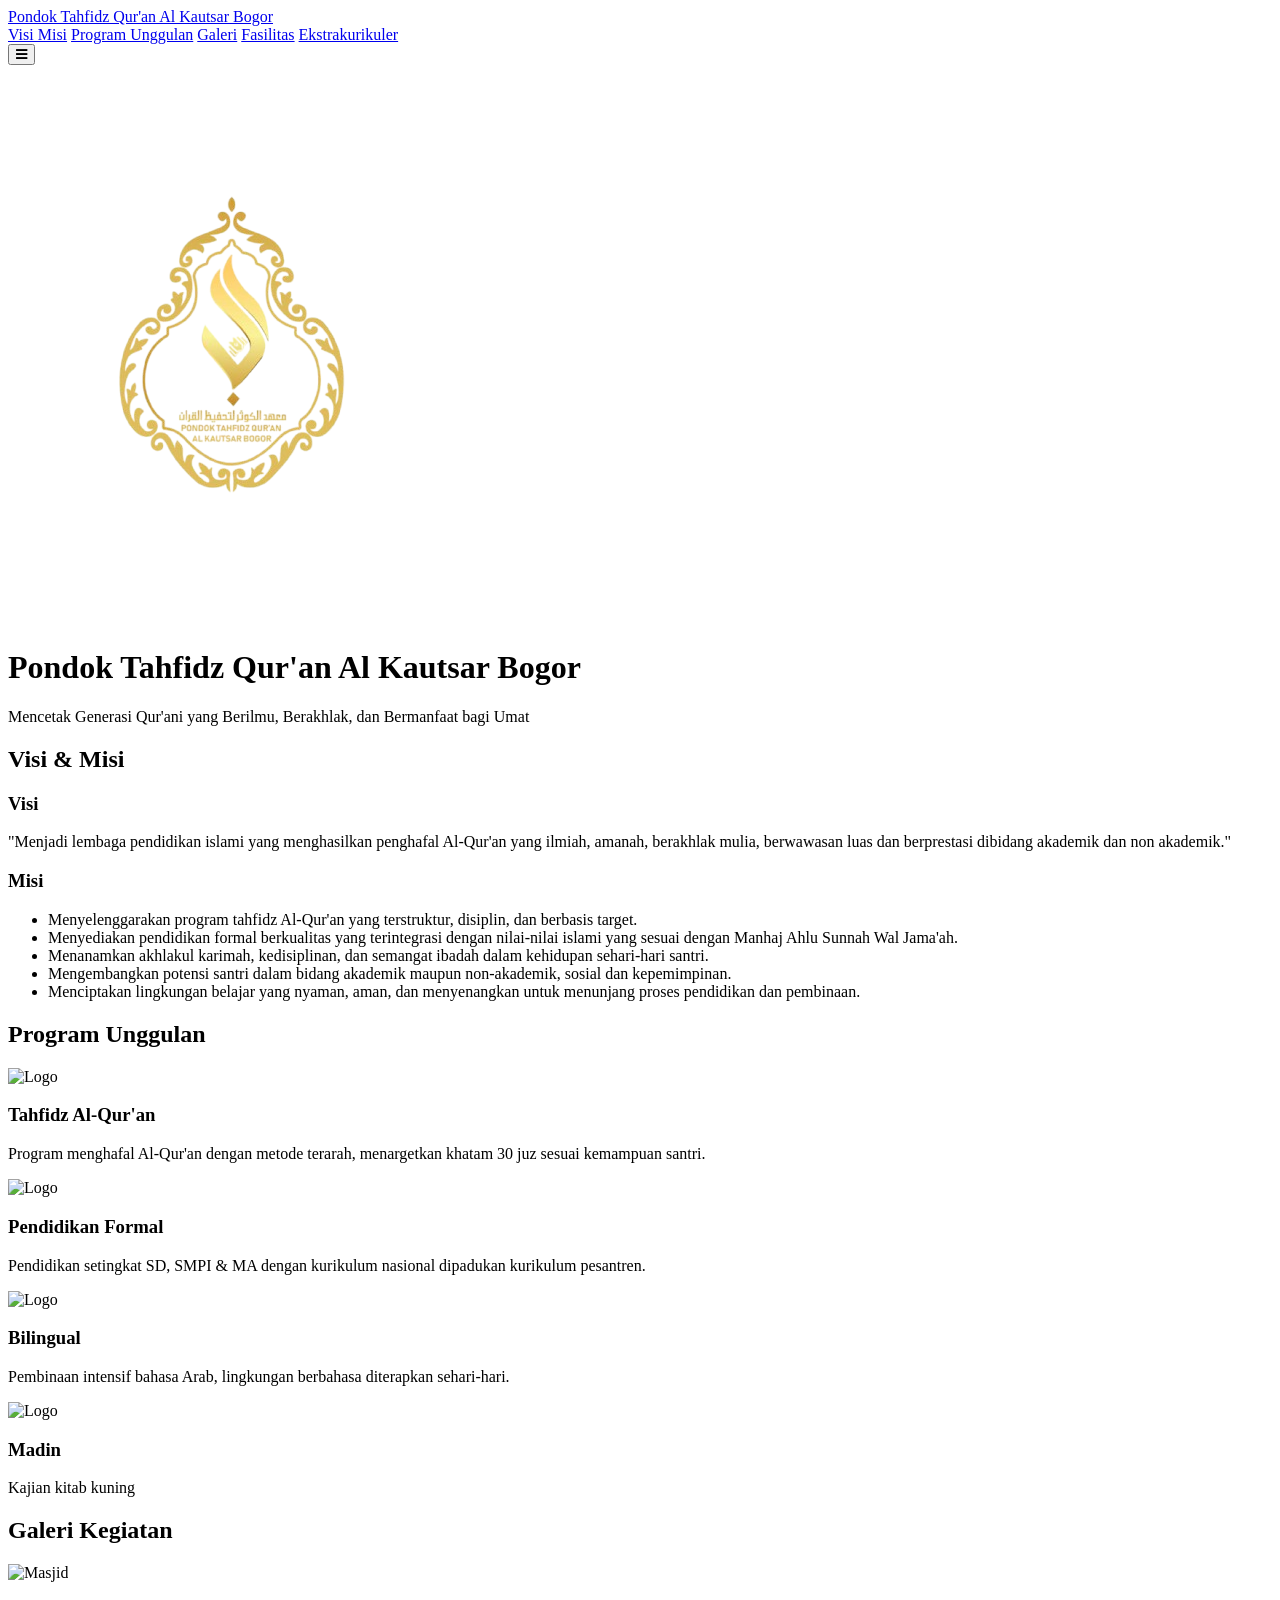
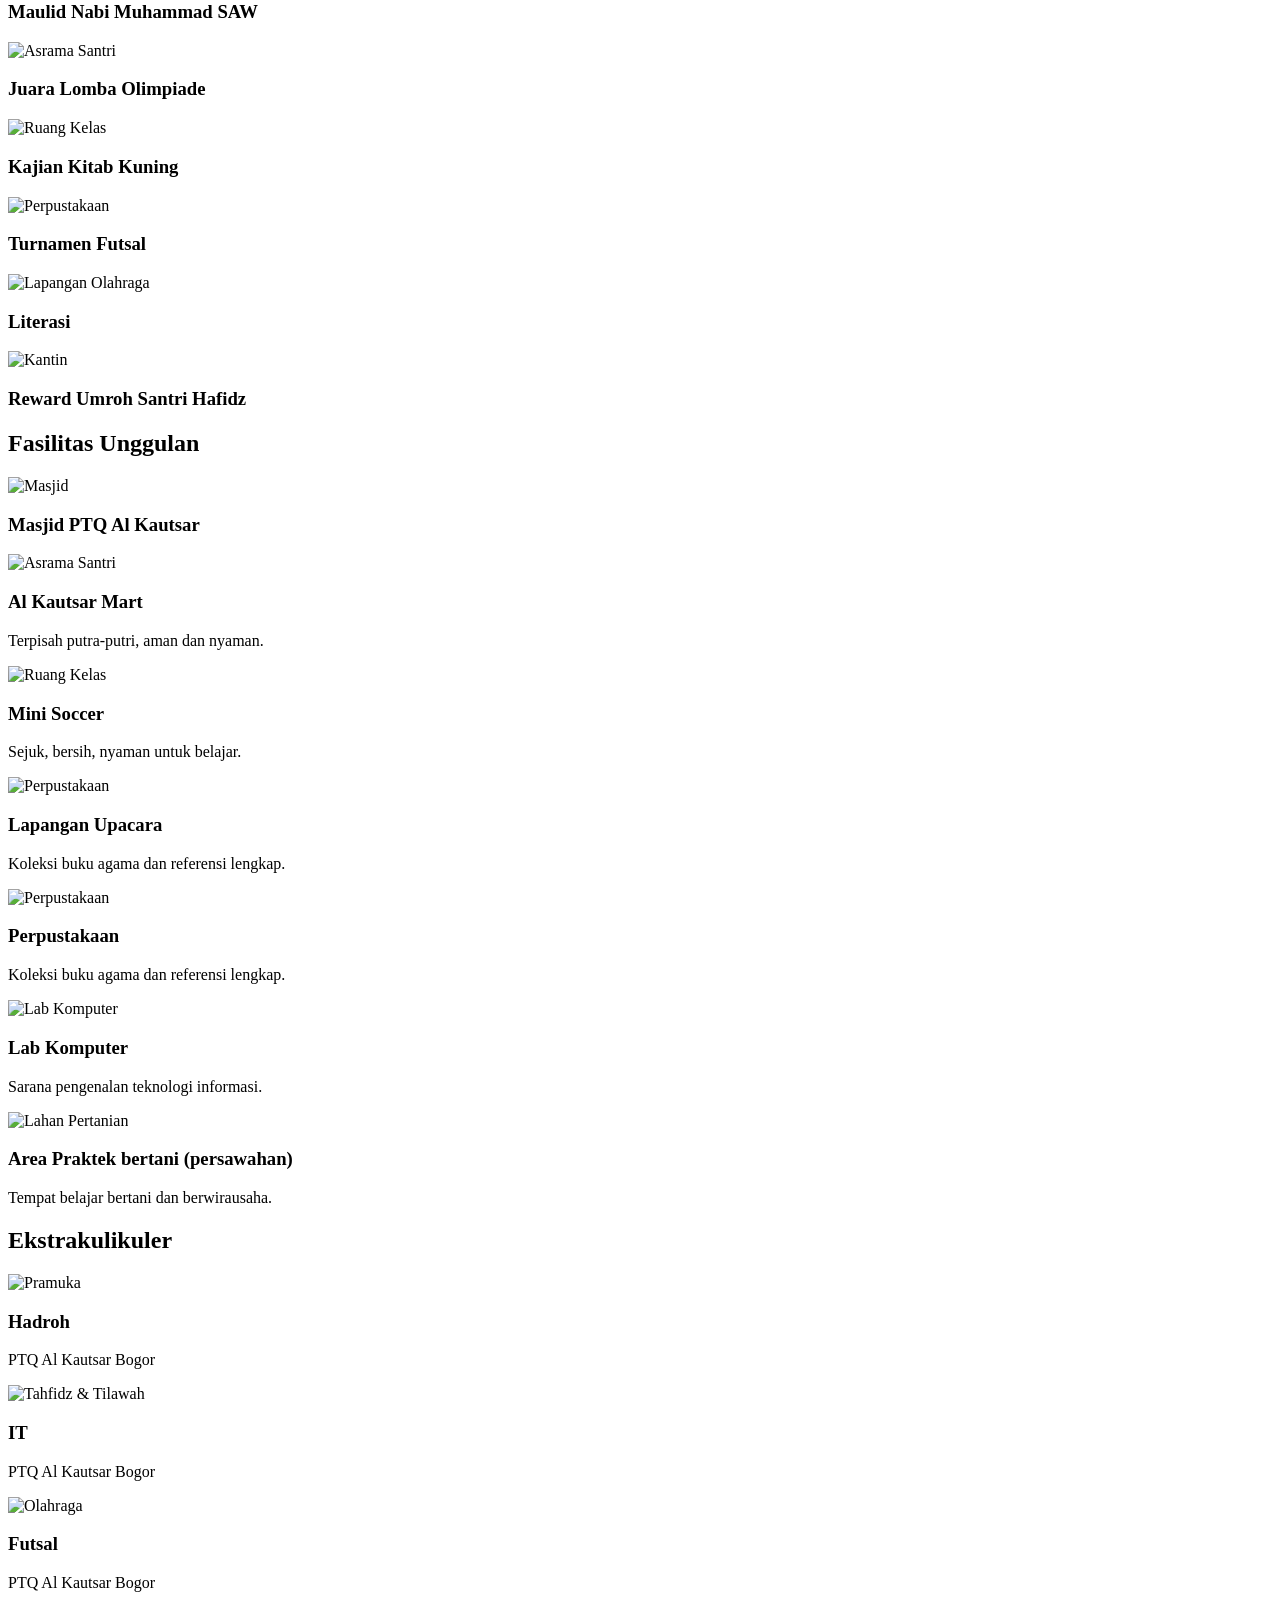
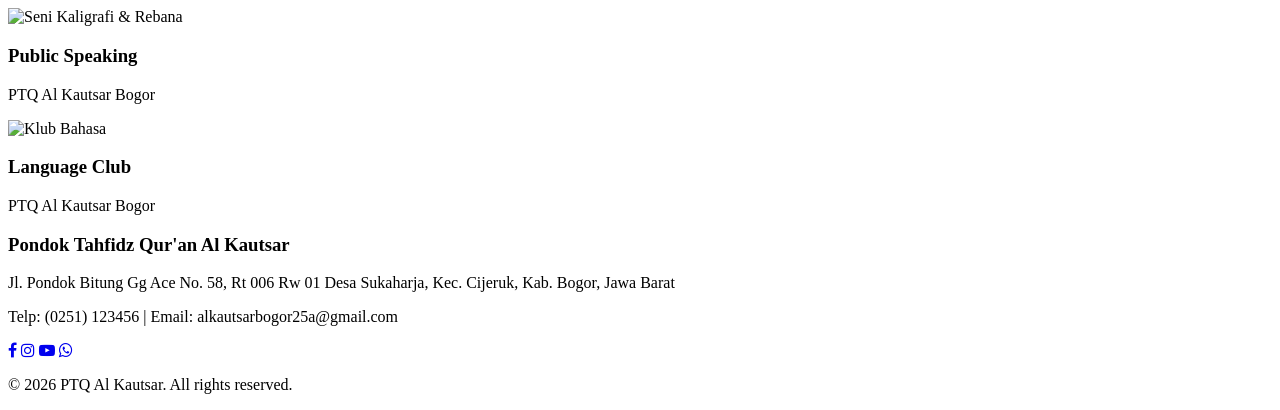
==== profile.html @ 3560737d "Add files via upload" ====
<!DOCTYPE html>
<html lang="id">
<head>
    <meta charset="UTF-8">
    <meta name="viewport" content="width=device-width, initial-scale=1.0">
    <title>PSB AL KAUTSAR</title>
    <link href="https://cdn.jsdelivr.net/npm/font-awesome@4.7.0/css/font-awesome.min.css" rel="stylesheet">
    <link rel="stylesheet" href="profile.css">
</head>
<body>
    <!-- Navbar -->
    <nav class="bg-primary text-white shadow-md sticky top-0 z-50">
        <div class="container mx-auto px-4 py-3 flex justify-between items-center">
            <a href="#" class="text-xl font-bold">Pondok Tahfidz Qur'an Al Kautsar Bogor</a>
            <div class="nav-links hidden md:flex space-x-8" id="navMenu">
                <a href="#visimisi" class="hover:text-secondary transition">Visi Misi</a>
                <a href="#program" class="hover:text-secondary transition">Program Unggulan</a>
                <a href="#galeri" class="hover:text-secondary transition">Galeri</a>
                <a href="#fasilitas" class="hover:text-secondary transition">Fasilitas</a>
                <a href="#ekstra" class="hover:text-secondary transition">Ekstrakurikuler</a>
            </div>
            <button class="md:hidden text-xl" id="menuToggle" aria-expanded="false" aria-controls="navMenu">
                <i class="fa fa-bars"></i>
            </button>
        </div>
    </nav>

    <!-- Hero Section -->
    <!-- Bagian Judul dengan Logo di Atas -->
    <div class="header-section">
        <!-- Logo di sini -->
        <img src="logo.png" alt="Logo Al Kautsar" class="logo">
        
        <h1 class="main-title">Pondok Tahfidz Qur'an Al Kautsar Bogor</h1>
        <p class="subtitle">Mencetak Generasi Qur'ani yang Berilmu, Berakhlak, dan Bermanfaat bagi Umat</p>
    </div>

    <main class="container mx-auto px-4 py-12">
        <!-- Visi & Misi -->
        <section id="visimisi" class="mb-20">
            <h2 class="section-title">Visi & Misi</h2>
            <div class="grid md:grid-cols-2 gap-10">
                <div class="card-visi">
                    <h3>Visi</h3>
                    <p>"Menjadi lembaga pendidikan islami yang menghasilkan penghafal Al-Qur'an yang ilmiah, amanah, berakhlak mulia, berwawasan luas dan berprestasi dibidang akademik dan non akademik."</p>
                </div>
                <div class="card-misi">
                    <h3>Misi</h3>
                    <ul>
                        <li>Menyelenggarakan program tahfidz Al-Qur'an yang terstruktur, disiplin, dan berbasis target.</li>
                        <li>Menyediakan pendidikan formal berkualitas yang terintegrasi dengan nilai-nilai islami yang sesuai dengan Manhaj Ahlu Sunnah Wal Jama'ah.</li>
                        <li>Menanamkan akhlakul karimah, kedisiplinan, dan semangat ibadah dalam kehidupan sehari-hari santri.</li>
                        <li>Mengembangkan potensi santri dalam bidang akademik maupun non-akademik, sosial dan kepemimpinan.</li>
                        <li>Menciptakan lingkungan belajar yang nyaman, aman, dan menyenangkan untuk menunjang proses pendidikan dan pembinaan.</li>
                    </ul>
                </div>
            </div>
        </section>

        <!-- Program Unggulan -->
        <section id="program" class="mb-20">
            <h2 class="section-title">Program Unggulan</h2>
            <div class="grid sm:grid-cols-2 lg:grid-cols-4 gap-6">
                <div class="card card-hover">
                    <img src="Elemen1.png" alt="Logo" class="tahfidz-logo">
                    <br>
                    <h3>Tahfidz Al-Qur'an</h3>
                    <p>Program menghafal Al-Qur'an dengan metode terarah, menargetkan khatam 30 juz sesuai kemampuan santri.</p>
                </div>

                <div class="card card-hover">
                    <img src="Elemen2.png" alt="Logo" class="formal-logo">
                    <br>
                    <h3>Pendidikan Formal</h3>
                    <p>Pendidikan setingkat SD, SMPI & MA dengan kurikulum nasional dipadukan kurikulum pesantren.</p>
                </div>
                
                <div class="card card-hover">
                    <img src="Elemen3.png" alt="Logo" class="formal-logo">
                    <br>
                    <h3>Bilingual</h3>
                    <p>Pembinaan intensif bahasa Arab, lingkungan berbahasa diterapkan sehari-hari.</p>
                </div>
                
                <div class="card card-hover">
                    <img src="Elemen4.png" alt="Logo" class="formal-logo">
                    <br>
                    <h3>Madin</h3>
                    <p>Kajian kitab kuning</p>
                </div>
            </div>
        </section>

        <!-- Galeri Kegiatan -->
        <section id="galeri" class="mb-20">
            <h2 class="section-title">Galeri Kegiatan</h2>
            <div class="facility-grid">
                <div class="facility-card card-hover">
                    <img src="Maulid.JPG" alt="Masjid">
                    <h3>Maulid Nabi Muhammad SAW</h3>
                </div>

                <div class="facility-card card-hover">
                    <img src="juara.JPG" alt="Asrama Santri">
                    <h3>Juara Lomba Olimpiade</h3>
                </div>

                <div class="facility-card card-hover">
                    <img src="Kajian.jpeg" alt="Ruang Kelas">
                    <h3>Kajian Kitab Kuning</h3>
                </div>

                <div class="facility-card card-hover">
                    <img src="Futsal.jpeg" alt="Perpustakaan">
                    <h3>Turnamen Futsal</h3>
                </div>

                <div class="facility-card card-hover">
                    <img src="Literasi.jpeg" alt="Lapangan Olahraga">
                    <h3>Literasi</h3>
                </div>

                <div class="facility-card card-hover">
                    <img src="Reward Umroh.jpeg" alt="Kantin">
                    <h3>Reward Umroh Santri Hafidz</h3>
                </div>
            </div>
        </section>

        <!-- Fasilitas Unggulan -->
        <section id="fasilitas" class="mb-20">
            <h2 class="section-title">Fasilitas Unggulan</h2>
            <div class="facility-grid">
                <div class="facility-card card-hover">
                    <img src="Masjid.jpeg" alt="Masjid">
                    <h3>Masjid PTQ Al Kautsar</h3>
                </div>

                <div class="facility-card card-hover">
                    <img src="Mart.jpeg" alt="Asrama Santri">
                    <h3>Al Kautsar Mart</h3>
                    <p>Terpisah putra-putri, aman dan nyaman.</p>
                </div>

                <div class="facility-card card-hover">
                    <img src="Lapangan.jpeg" alt="Ruang Kelas">
                    <h3>Mini Soccer</h3>
                    <p>Sejuk, bersih, nyaman untuk belajar.</p>
                </div>

                <div class="facility-card card-hover">
                    <img src="Lapang Upa.jpeg" alt="Perpustakaan">
                    <h3>Lapangan Upacara</h3>
                    <p>Koleksi buku agama dan referensi lengkap.</p>
                </div>

                <div class="facility-card card-hover">
                    <img src="Perpustakaan.jpeg" alt="Perpustakaan">
                    <h3>Perpustakaan</h3>
                    <p>Koleksi buku agama dan referensi lengkap.</p>
                </div>


                <div class="facility-card card-hover">
                    <img src="Lab kom.jpeg" alt="Lab Komputer">
                    <h3>Lab Komputer</h3>
                    <p>Sarana pengenalan teknologi informasi.</p>
                </div>

                <div class="facility-card card-hover">
                    <img src="Area Bertani.jpeg" alt="Lahan Pertanian">
                    <h3>Area Praktek bertani (persawahan)</h3>
                    <p>Tempat belajar bertani dan berwirausaha.</p>
                </div>
            </div>
        </section>

        <!-- Ekstrakurikuler -->
        <section id="ekstra" class="mb-12">
            <h2 class="section-title">Ekstrakulikuler</h2>
            <div class="extra-grid">
                <div class="extra-card card-hover">
                    <img src="Eskul Hadroh.jpeg" alt="Pramuka">
                    <h3>Hadroh</h3>
                    <p>PTQ Al Kautsar Bogor</p>
                </div>

                <div class="extra-card card-hover">
                    <img src="Eskul IT.jpeg" alt="Tahfidz & Tilawah">
                    <h3>IT</h3>
                    <p>PTQ Al Kautsar Bogor</p>
                </div>

                <div class="extra-card card-hover">
                    <img src="Eskul Futsal.jpeg" alt="Olahraga">
                    <h3>Futsal</h3>
                    <p>PTQ Al Kautsar Bogor</p>
                </div>

                <div class="extra-card card-hover">
                    <img src="https://picsum.photos/id/96/400/300" alt="Seni Kaligrafi & Rebana">
                    <h3>Public Speaking</h3>
                    <p>PTQ Al Kautsar Bogor</p>
                </div>

                <div class="extra-card card-hover">
                    <img src="https://picsum.photos/id/24/400/300" alt="Klub Bahasa">
                    <h3>Language Club</h3>
                    <p>PTQ Al Kautsar Bogor</p>
                </div>

            </div>
        </section>
    </main>

    <!-- Footer -->
    <footer class="footer">
        <div class="container mx-auto px-4 text-center">
            <h3>Pondok Tahfidz Qur'an Al Kautsar </h3>
            <p>Jl. Pondok Bitung Gg Ace No. 58, Rt 006 Rw 01 Desa Sukaharja, Kec. Cijeruk, Kab. Bogor, Jawa Barat</p>
            <p>Telp: (0251) 123456 | Email: alkautsarbogor25a@gmail.com</p>
            <div class="social-links">
                <a href="#"><i class="fa fa-facebook"></i></a>
                <a href="#"><i class="fa fa-instagram"></i></a>
                <a href="#"><i class="fa fa-youtube-play"></i></a>
                <a href="#"><i class="fa fa-whatsapp"></i></a>
            </div>
            <p class="copyright">&copy; 2026 PTQ Al Kautsar. All rights reserved.</p>
        </div>
    </footer>

    <script src="script.js"></script>
</body>
</html>
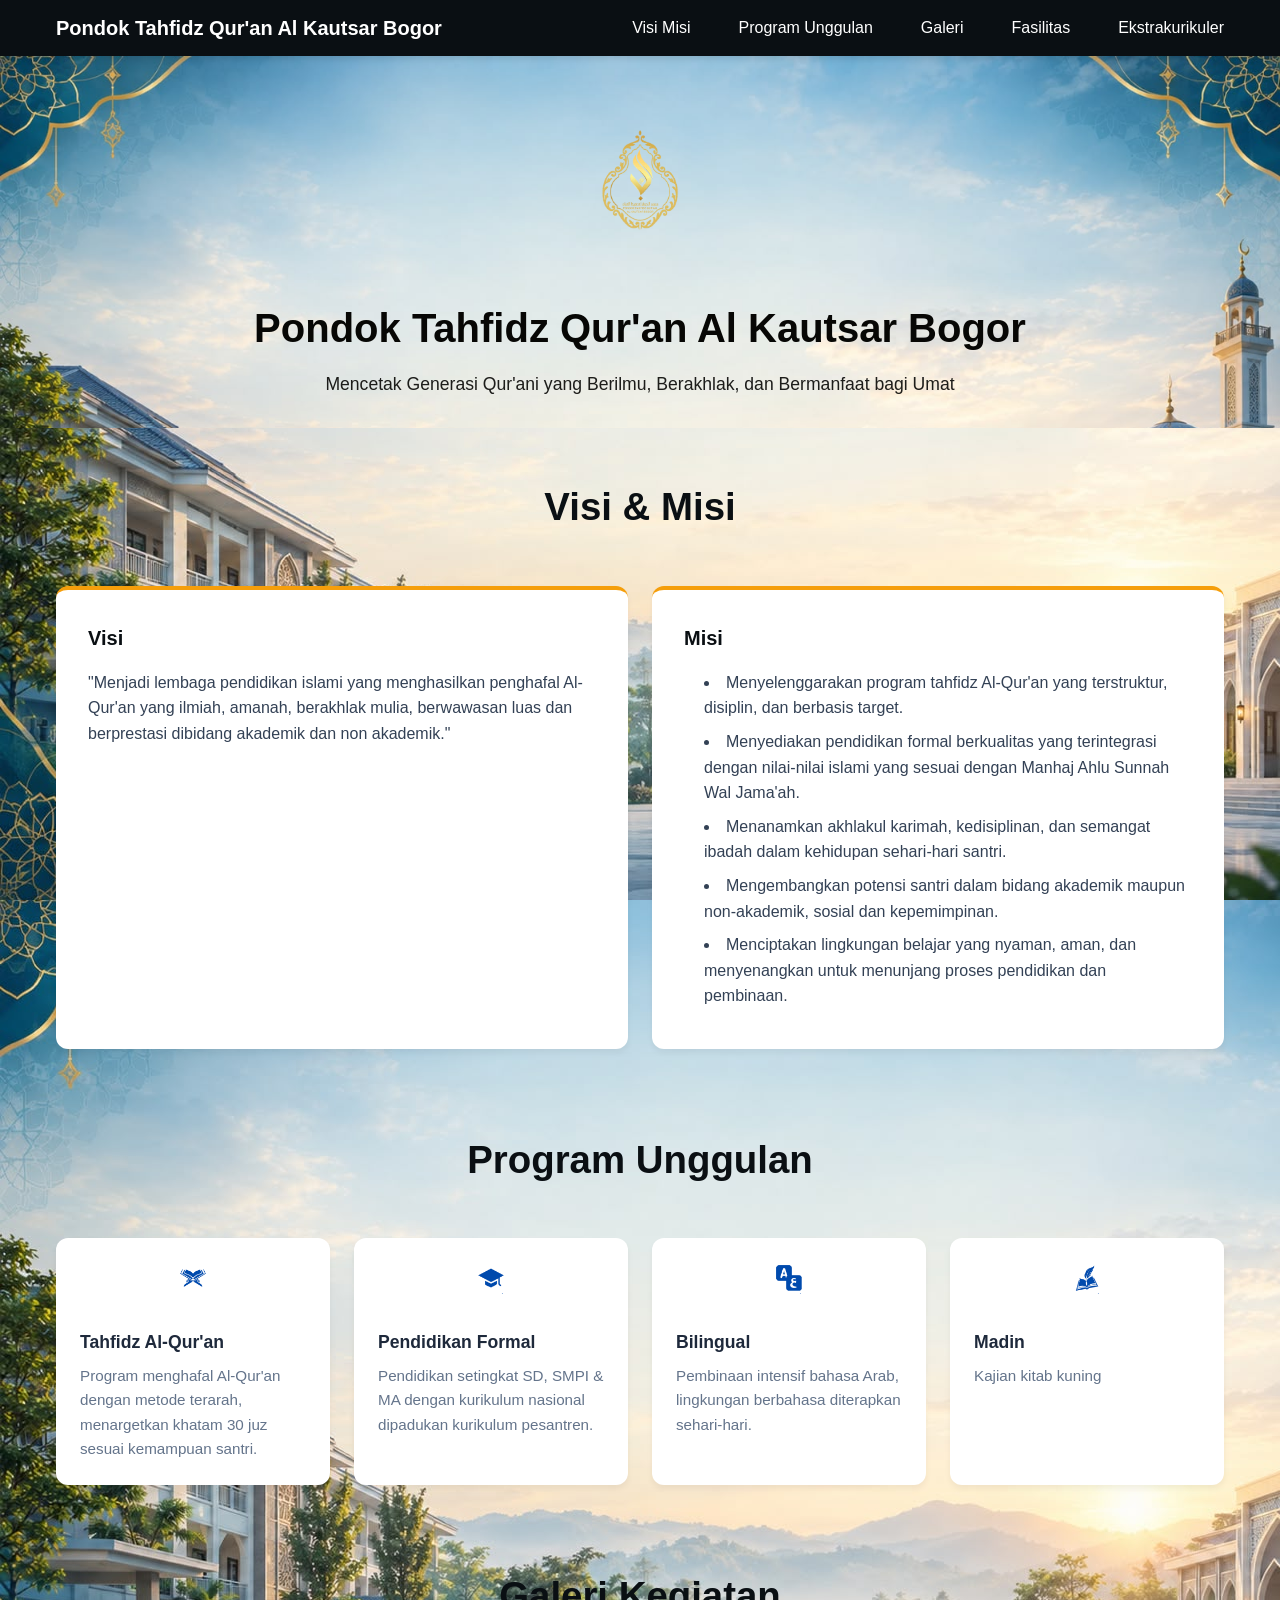
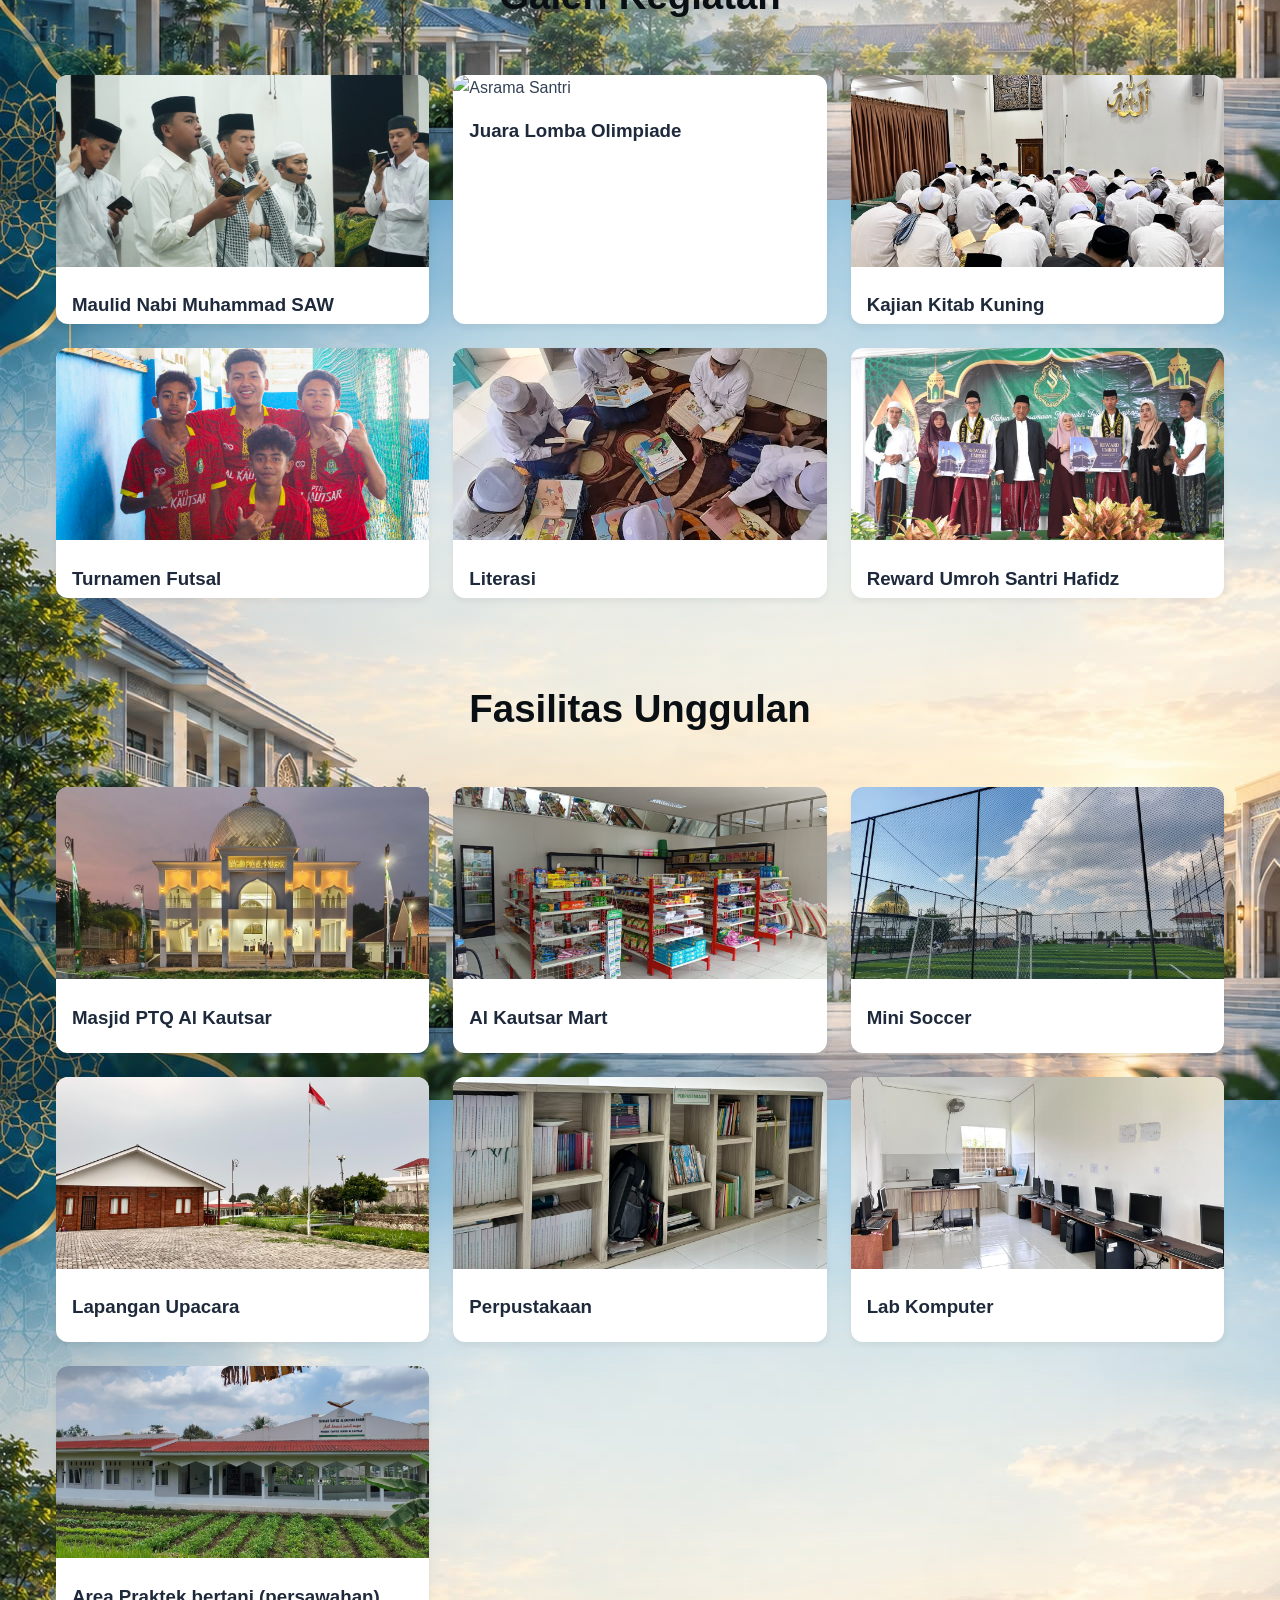
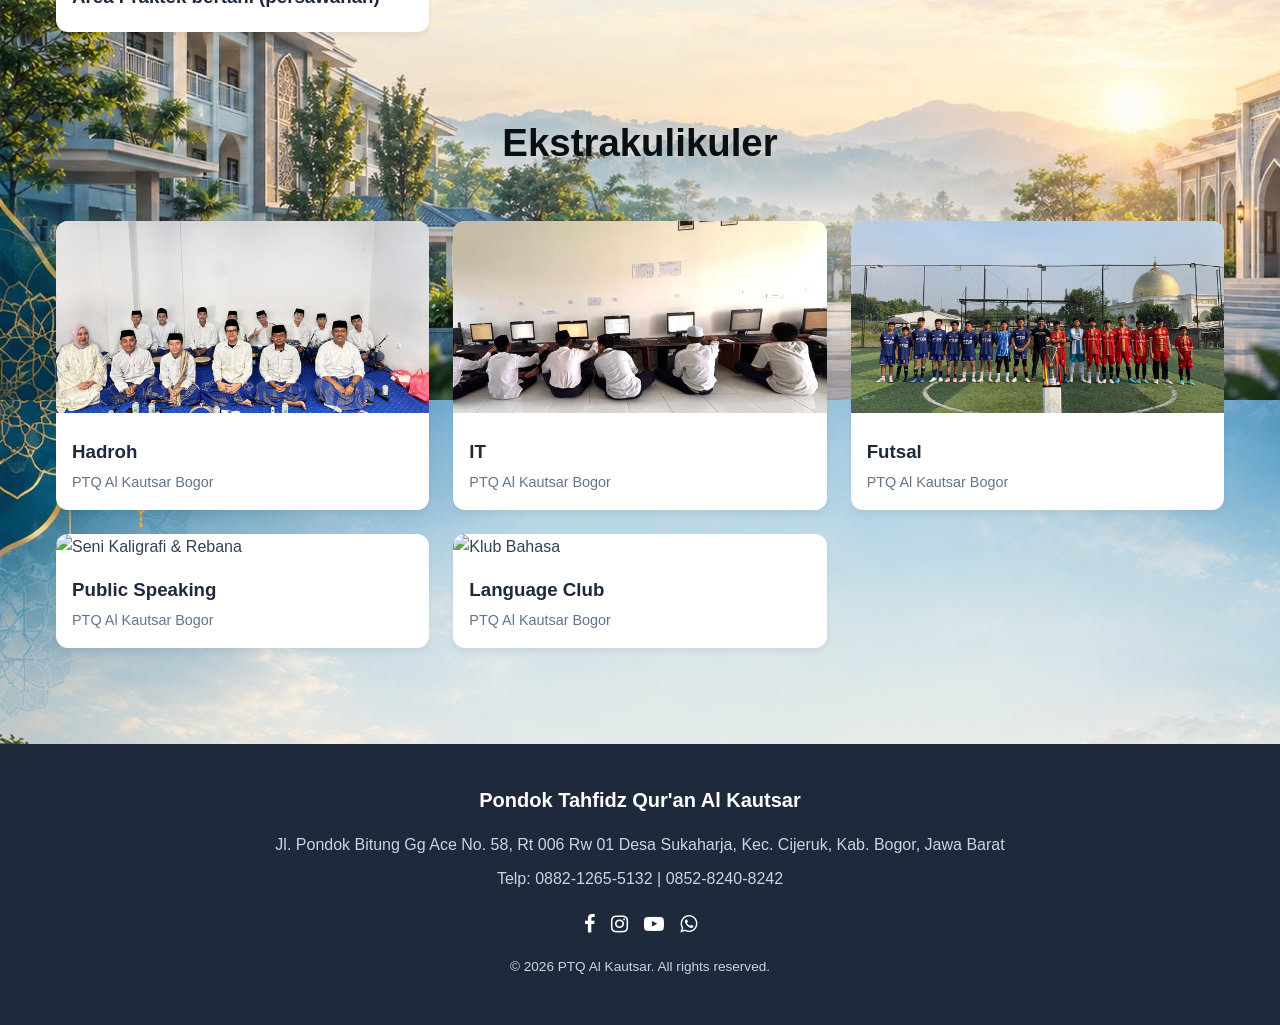
==== commit 0fed7b94: "Add files via upload" ====
--- a/profile.html
+++ b/profile.html
@@ -139,38 +139,38 @@
                 <div class="facility-card card-hover">
                     <img src="Mart.jpeg" alt="Asrama Santri">
                     <h3>Al Kautsar Mart</h3>
-                    <p>Terpisah putra-putri, aman dan nyaman.</p>
+                    <p></p>
                 </div>
 
                 <div class="facility-card card-hover">
                     <img src="Lapangan.jpeg" alt="Ruang Kelas">
                     <h3>Mini Soccer</h3>
-                    <p>Sejuk, bersih, nyaman untuk belajar.</p>
+                    <p></p>
                 </div>
 
                 <div class="facility-card card-hover">
                     <img src="Lapang Upa.jpeg" alt="Perpustakaan">
                     <h3>Lapangan Upacara</h3>
-                    <p>Koleksi buku agama dan referensi lengkap.</p>
+                    <p></p>
                 </div>
 
                 <div class="facility-card card-hover">
                     <img src="Perpustakaan.jpeg" alt="Perpustakaan">
                     <h3>Perpustakaan</h3>
-                    <p>Koleksi buku agama dan referensi lengkap.</p>
+                    <p></p>
                 </div>
 
 
                 <div class="facility-card card-hover">
                     <img src="Lab kom.jpeg" alt="Lab Komputer">
                     <h3>Lab Komputer</h3>
-                    <p>Sarana pengenalan teknologi informasi.</p>
+                    <p></p>
                 </div>
 
                 <div class="facility-card card-hover">
                     <img src="Area Bertani.jpeg" alt="Lahan Pertanian">
                     <h3>Area Praktek bertani (persawahan)</h3>
-                    <p>Tempat belajar bertani dan berwirausaha.</p>
+                    <p></p>
                 </div>
             </div>
         </section>
@@ -204,7 +204,7 @@
                 </div>
 
                 <div class="extra-card card-hover">
-                    <img src="https://picsum.photos/id/24/400/300" alt="Klub Bahasa">
+                    <img src="Language.jpeg" alt="Klub Bahasa">
                     <h3>Language Club</h3>
                     <p>PTQ Al Kautsar Bogor</p>
                 </div>
@@ -218,7 +218,7 @@
         <div class="container mx-auto px-4 text-center">
             <h3>Pondok Tahfidz Qur'an Al Kautsar </h3>
             <p>Jl. Pondok Bitung Gg Ace No. 58, Rt 006 Rw 01 Desa Sukaharja, Kec. Cijeruk, Kab. Bogor, Jawa Barat</p>
-            <p>Telp: (0251) 123456 | Email: alkautsarbogor25a@gmail.com</p>
+            <p>Telp: 0882-1265-5132 |  0852-8240-8242</p>
             <div class="social-links">
                 <a href="#"><i class="fa fa-facebook"></i></a>
                 <a href="#"><i class="fa fa-instagram"></i></a>
--- a/profile.css
+++ b/profile.css
@@ -0,0 +1,398 @@
+/* === Variabel & Dasar === */
+:root {
+    --primary: #0a0f13;
+    --secondary: #f59e0b;
+    --dark: #1e293b;
+    --light: #f8fafc;
+    --gray: #64748b;
+    --shadow: 0 10px 25px -5px rgba(0,0,0,0.1);
+}
+.header-section {
+           
+            background-image: url('BG COVER.jpeg');
+            background-size: cover;
+            color: rgb(7, 7, 5);
+            padding: 30px 20px;
+            text-align: center;
+        }
+
+        /* Gaya Logo */
+        .logo {
+            max-width: 150px; /* Sesuaikan ukuran logo */
+            height: auto;
+            margin-bottom: 15px; /* Jarak antara logo dan tulisan */
+        }
+
+        /* Gaya Judul Utama */
+        .main-title {
+            font-size: 2.5rem;
+            margin: 0 0 10px 0;
+            font-weight: bold;
+        }
+
+        /* Gaya Slogan */
+        .subtitle {
+            font-size: 1.1rem;
+            margin: 0;
+            opacity: 0.9;
+        }
+* {
+    margin: 0;
+    padding: 0;
+    box-sizing: border-box;
+    font-family: 'Segoe UI', Roboto, sans-serif;
+}
+
+body {
+    background-image: url('BG COVER.jpeg');
+    
+    color: #334155;
+    line-height: 1.6;
+}
+
+.tahfidz-logo {
+  width: 32px;          /* ukuran logo kecil */
+  height: auto;         /* menjaga proporsi */
+  display: block;       /* menempatkan di baris sendiri */
+  margin: 0 auto 8px;   /* rata tengah + jarak ke judul */
+}
+
+.program-item {
+  text-align: center;   /* opsional: teks judul & isi rata tengah */
+  margin-bottom: 20px;
+}
+
+.formal-logo {
+  width: 32px;          /* ukuran logo kecil */
+  height: auto;         /* menjaga proporsi */
+  display: block;       /* menempatkan di baris sendiri */
+  margin: 0 auto 8px;   /* rata tengah + jarak ke judul */
+}
+
+.program-item {
+  text-align: center;   /* opsional: teks judul & isi rata tengah */
+  margin-bottom: 20px;
+}
+a {
+    text-decoration: none;
+    color: inherit;
+}
+
+ul {
+    list-style-position: inside;
+}
+
+/* === Layout === */
+.container {
+    max-width: 1200px;
+    margin: 0 auto;
+}
+
+.mb-12 { margin-bottom: 3rem; }
+.mb-20 { margin-bottom: 5rem; }
+
+.grid {
+    display: grid;
+    gap: 1.5rem;
+}
+
+@media (min-width: 768px) {
+    .md\:grid-cols-2 { grid-template-columns: repeat(2, 1fr); }
+}
+
+@media (min-width: 640px) {
+    .sm\:grid-cols-2 { grid-template-columns: repeat(2, 1fr); }
+}
+
+@media (min-width: 1024px) {
+    .lg\:grid-cols-4 { grid-template-columns: repeat(4, 1fr); }
+}
+
+.space-x-8 > * + * { margin-left: 2rem; }
+.px-4 { padding-left: 1rem; padding-right: 1rem; }
+.py-3 { padding-top: 0.75rem; padding-bottom: 0.75rem; }
+.py-10 { padding-top: 2.5rem; padding-bottom: 2.5rem; }
+.py-12 { padding-top: 3rem; padding-bottom: 3rem; }
+
+.text-center { text-align: center; }
+.text-white { color: white; }
+.text-xl { font-size: 1.25rem; }
+.font-bold { font-weight: 700; }
+.shadow-md { box-shadow: 0 4px 6px -1px rgba(0,0,0,0.1); }
+
+/* === Navbar === */
+.sticky { position: sticky; top: 0; }
+.z-50 { z-index: 50; }
+.bg-primary { background-color: var(--primary); }
+.hover\:text-secondary:hover { color: var(--secondary); }
+.transition { transition: color 0.3s ease; }
+.hidden { display: none; }
+.flex { display: flex; }
+.justify-between { justify-content: space-between; }
+.items-center { align-items: center; }
+
+.nav-links {
+    display: none;
+    gap: 1rem;
+}
+
+@media (max-width: 767px) {
+    .nav-links.mobile-open {
+        display: flex;
+        flex-direction: column;
+        position: absolute;
+        top: 100%;
+        left: 0;
+        right: 0;
+        background: var(--primary);
+        padding: 1rem 1.5rem 1.25rem;
+        box-shadow: var(--shadow);
+    }
+}
+
+@media (min-width: 768px) {
+    .md\:flex { display: flex; }
+    .md\:hidden { display: none; }
+}
+
+/* === Hero === */
+.hero {
+    background: linear-gradient(rgba(23, 149, 233, 0.9), rgb(24, 154, 214));
+    height: 50vh;
+    display: flex;
+    align-items: center;
+    justify-content: center;
+    color: white;
+    text-align: center;
+    padding: 0 1rem;
+}
+
+.hero h1 {
+    font-size: clamp(2rem, 5vw, 3.5rem);
+    margin-bottom: 1rem;
+    text-shadow: 0 2px 4px rgba(0,0,0,0.3);
+}
+
+.hero p {
+    font-size: clamp(1rem, 2vw, 1.25rem);
+    max-width: 800px;
+    margin: 0 auto;
+    opacity: 0.9;
+}
+
+/* === Section Title === */
+.section-title {
+    font-size: clamp(1.5rem, 3vw, 2.5rem);
+    color: var(--primary);
+    text-align: center;
+    margin-bottom: 3rem;
+}
+
+/* === Visi Misi Cards === */
+.card-visi, .card-misi {
+    background: white;
+    padding: 2rem;
+    border-radius: 0.75rem;
+    border-top: 4px solid var(--secondary);
+    box-shadow: 0 4px 6px rgba(0,0,0,0.05);
+}
+
+.card-visi h3, .card-misi h3 {
+    font-size: 1.25rem;
+    color: var(--primary);
+    margin-bottom: 1rem;
+}
+
+.card-misi ul {
+    list-style-type: disc;
+    padding-left: 1.25rem;
+}
+
+.card-misi li {
+    margin-bottom: 0.5rem;
+}
+
+/* === Program Cards === */
+.card {
+    background: white;
+    padding: 1.5rem;
+    border-radius: 0.75rem;
+    box-shadow: 0 4px 6px rgba(0,0,0,0.05);
+}
+
+.card-hover {
+    transition: transform 0.3s ease, box-shadow 0.3s ease;
+}
+
+.card-hover:hover {
+    transform: translateY(-5px);
+    box-shadow: var(--shadow);
+}
+
+.icon-box {
+    width: 3.5rem;
+    height: 3.5rem;
+    background-color: rgba(22, 101, 52, 0.1);
+    border-radius: 50%;
+    display: flex;
+    align-items: center;
+    justify-content: center;
+    color: var(--primary);
+    font-size: 1.5rem;
+    margin-bottom: 1rem;
+}
+
+.card h3 {
+    font-size: 1.1rem;
+    margin-bottom: 0.5rem;
+    color: var(--dark);
+}
+
+.card p {
+    color: var(--gray);
+    font-size: 0.95rem;
+}
+
+/* === Galeri === */
+.gallery-grid {
+    display: grid;
+    grid-template-columns: repeat(2, 1fr);
+    gap: 1rem;
+}
+
+@media (min-width: 768px) {
+    .gallery-grid { grid-template-columns: repeat(3, 1fr); }
+}
+
+.gallery-item {
+    border-radius: 0.5rem;
+    overflow: hidden;
+    height: 12rem;
+}
+
+.gallery-item img {
+    width: 100%;
+    height: 100%;
+    object-fit: cover;
+    transition: transform 0.3s ease;
+}
+
+.gallery-item img:hover {
+    transform: scale(1.05);
+}
+
+/* === Fasilitas === */
+.facility-grid {
+    display: grid;
+    grid-template-columns: repeat(1, 1fr);
+    gap: 1.5rem;
+}
+
+@media (min-width: 640px) {
+    .facility-grid { grid-template-columns: repeat(2, 1fr); }
+}
+
+@media (min-width: 768px) {
+    .facility-grid { grid-template-columns: repeat(3, 1fr); }
+}
+
+.facility-card {
+    background: white;
+    border-radius: 0.75rem;
+    overflow: hidden;
+    box-shadow: 0 4px 6px rgba(0,0,0,0.05);
+}
+
+.facility-card img {
+    width: 100%;
+    height: 12rem;
+    object-fit: cover;
+}
+
+.facility-card h3 {
+    padding: 1rem 1rem 0.25rem;
+    font-weight: 700;
+    color: var(--dark);
+}
+
+.facility-card p {
+    padding: 0 1rem 1rem;
+    color: var(--gray);
+    font-size: 0.9rem;
+}
+
+/* === Ekstrakurikuler === */
+.extra-grid {
+    display: grid;
+    grid-template-columns: repeat(1, 1fr);
+    gap: 1.5rem;
+}
+
+@media (min-width: 640px) {
+    .extra-grid { grid-template-columns: repeat(2, 1fr); }
+}
+
+@media (min-width: 1024px) {
+    .extra-grid { grid-template-columns: repeat(3, 1fr); }
+}
+
+.extra-card {
+    background: white;
+    border-radius: 0.75rem;
+    overflow: hidden;
+    box-shadow: 0 4px 6px rgba(0,0,0,0.05);
+}
+
+.extra-card img {
+    width: 100%;
+    height: 12rem;
+    object-fit: cover;
+}
+
+.extra-card h3 {
+    padding: 1rem 1rem 0.25rem;
+    font-weight: 700;
+    color: var(--dark);
+}
+
+.extra-card p {
+    padding: 0 1rem 1rem;
+    color: var(--gray);
+    font-size: 0.9rem;
+}
+
+/* === Footer === */
+.footer {
+    background-color: var(--dark);
+    color: white;
+    padding: 2.5rem 0;
+}
+
+.footer h3 {
+    font-size: 1.25rem;
+    margin-bottom: 1rem;
+}
+
+.footer p {
+    margin-bottom: 0.5rem;
+    color: #cbd5e1;
+}
+
+.social-links {
+    display: flex;
+    justify-content: center;
+    gap: 1rem;
+    font-size: 1.25rem;
+    margin: 1rem 0;
+}
+
+.social-links a:hover {
+    color: var(--secondary);
+    transition: color 0.3s ease;
+}
+
+.copyright {
+    font-size: 0.85rem;
+    color: #94a3b8;
+    margin-top: 1rem;
+}
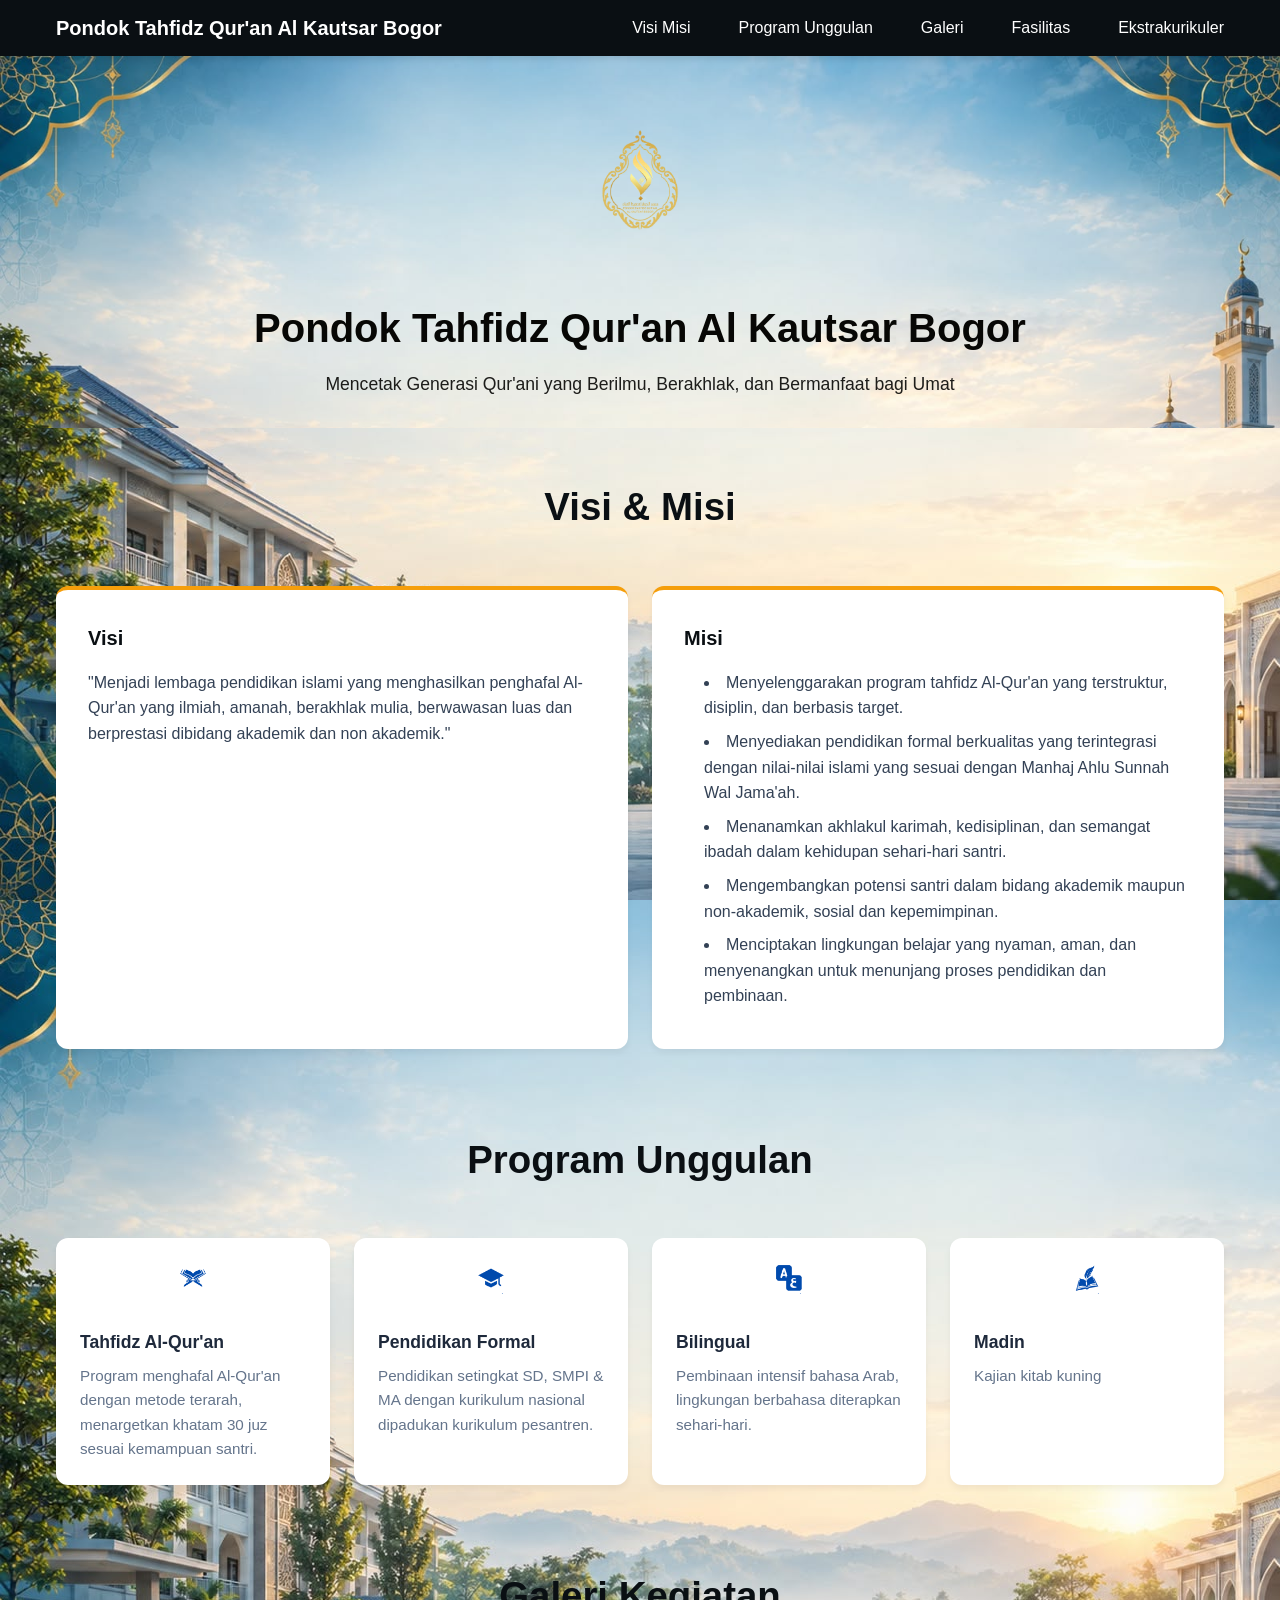
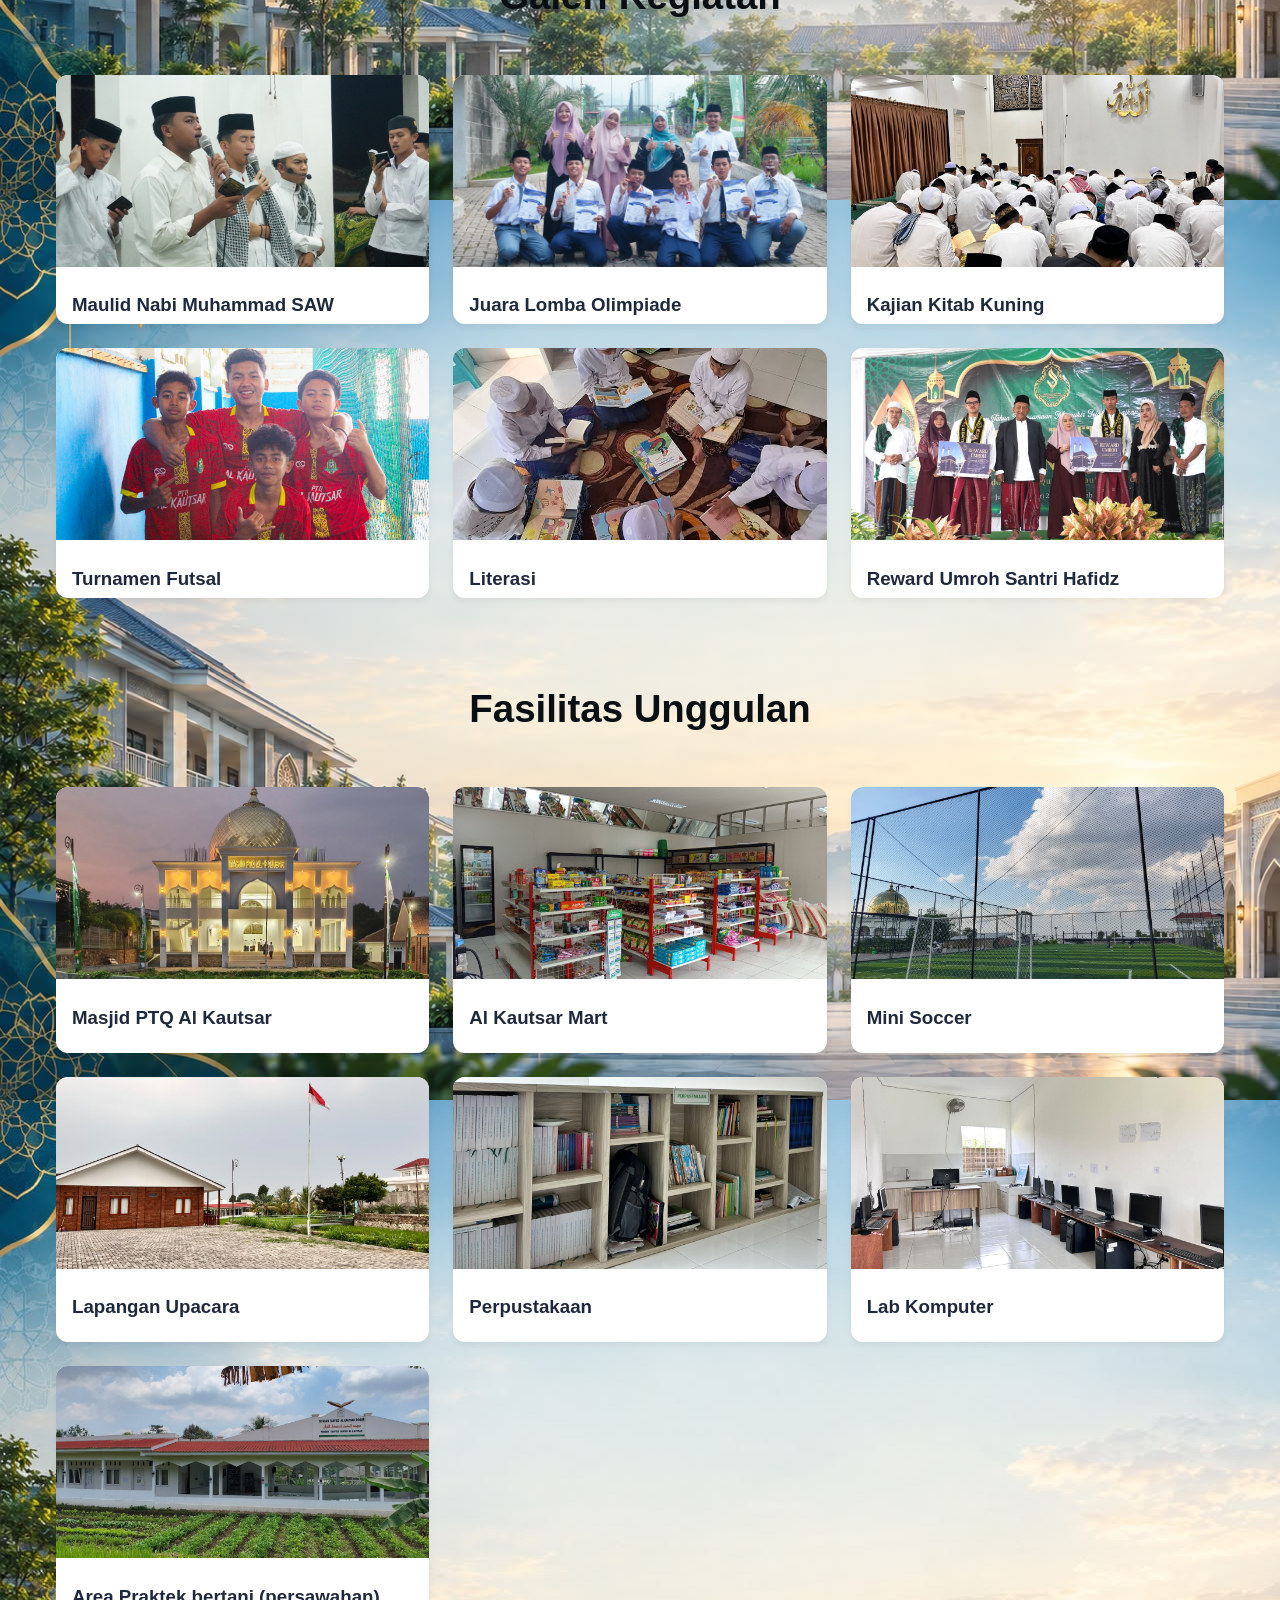
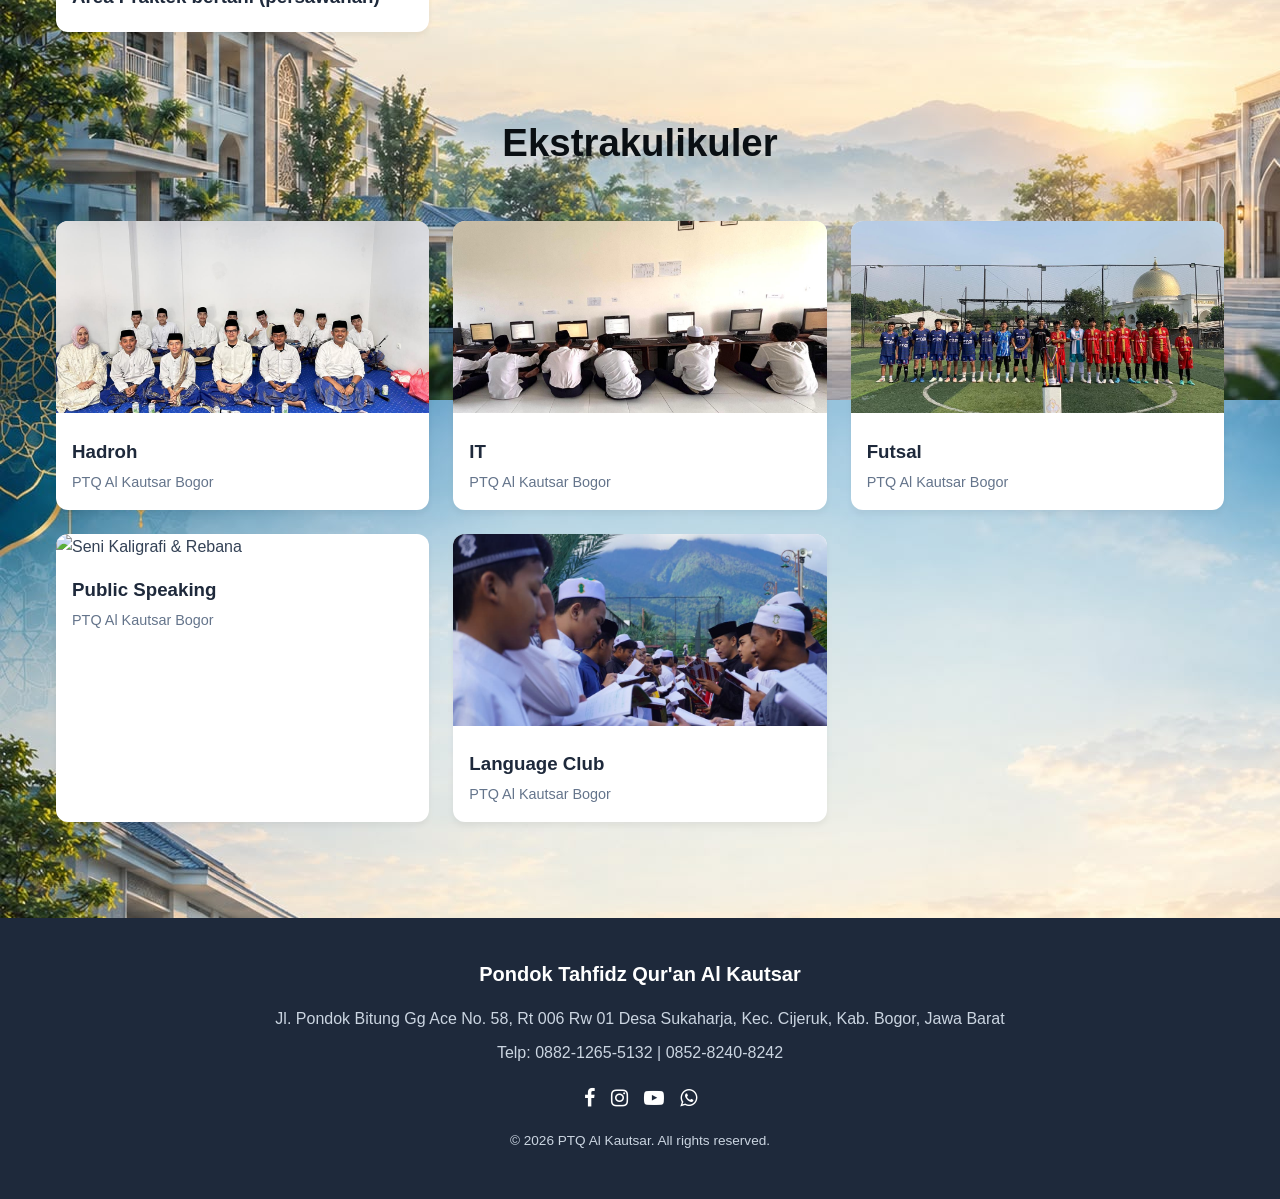
==== commit f8612d6b: "Add files via upload" ====
--- a/profile.html
+++ b/profile.html
@@ -101,7 +101,7 @@
                 </div>
 
                 <div class="facility-card card-hover">
-                    <img src="juara.JPG" alt="Asrama Santri">
+                    <img src="Juara.jpeg" alt="Asrama Santri">
                     <h3>Juara Lomba Olimpiade</h3>
                 </div>
 
